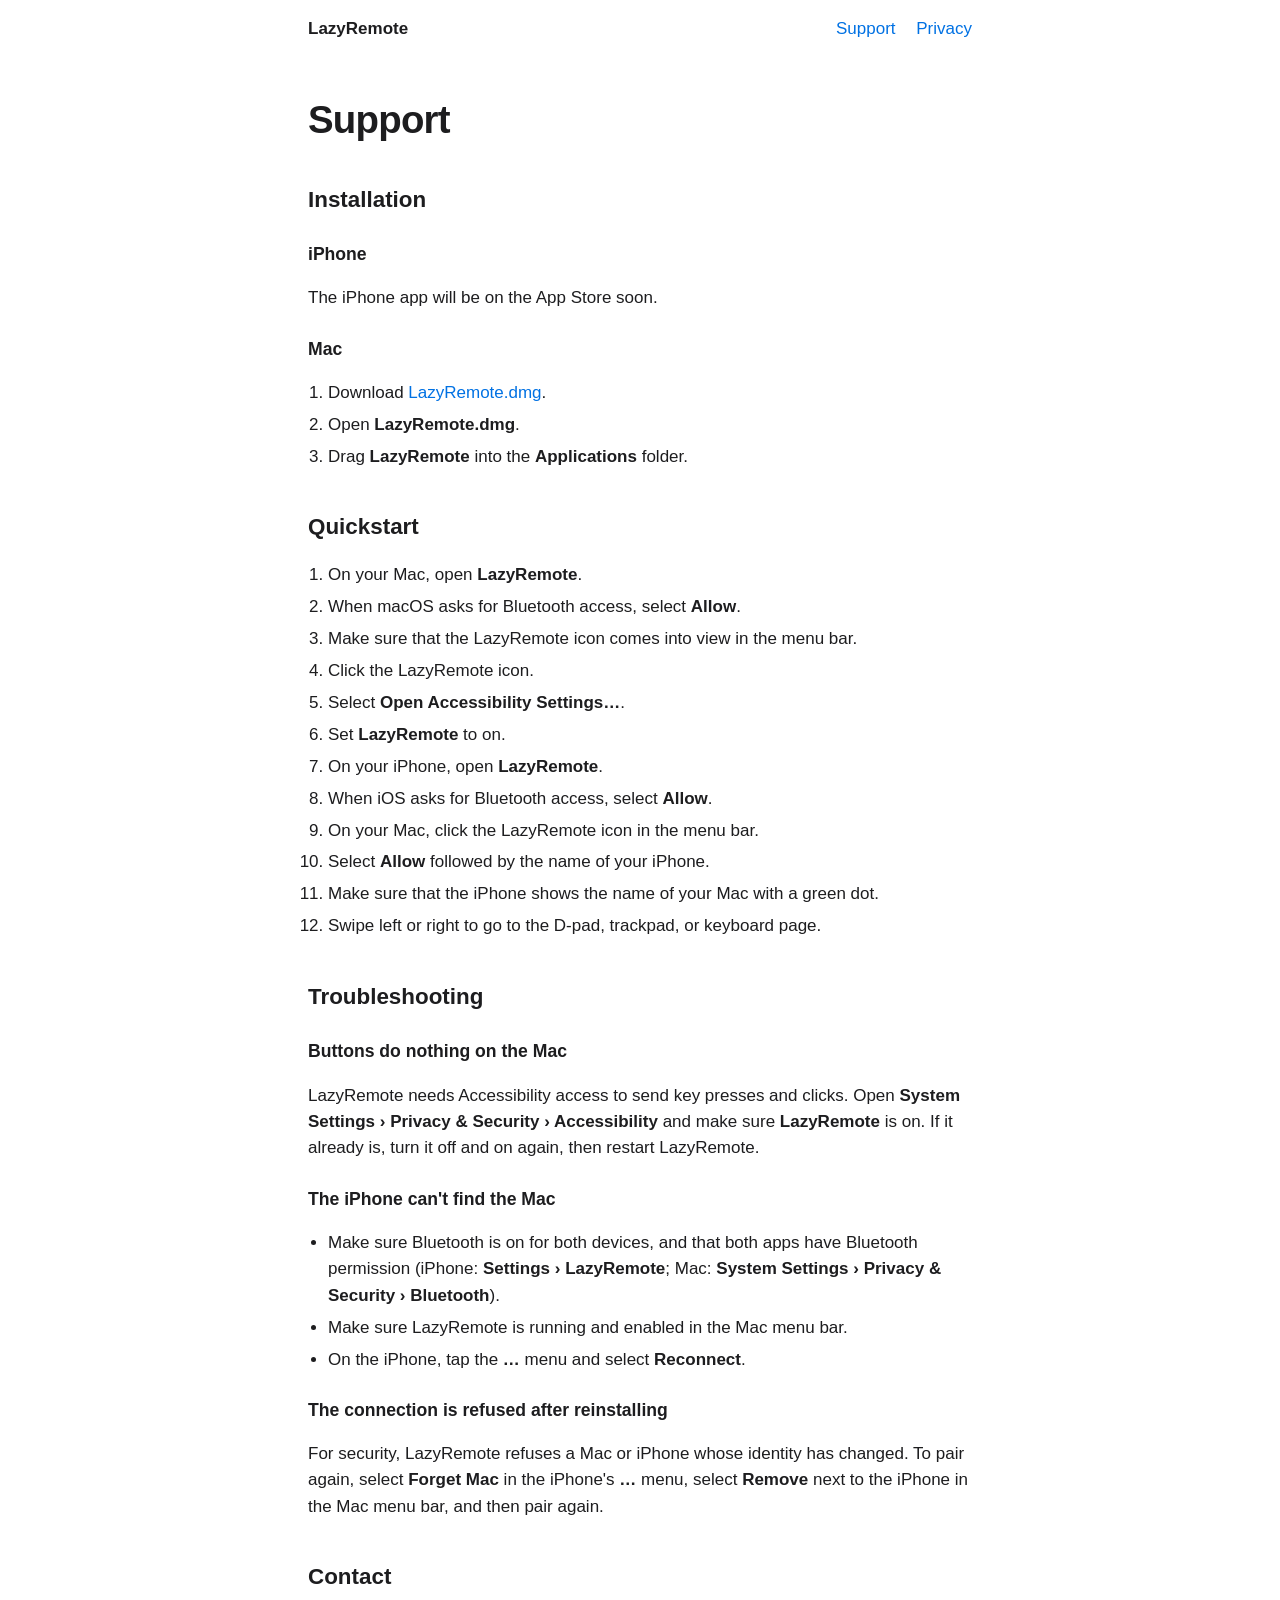
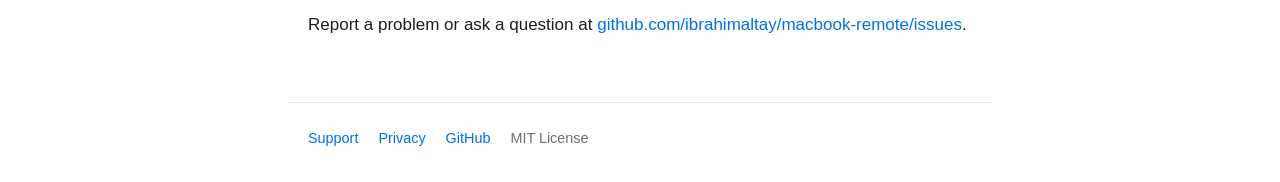
==== site/support.html @ 910f71cb "update distribution" ====
<!doctype html>
<html lang="en">
<head>
  <meta charset="utf-8">
  <meta name="viewport" content="width=device-width, initial-scale=1">
  <meta http-equiv="Content-Security-Policy" content="default-src 'self'">
  <title>Support · LazyRemote</title>
  <meta name="description" content="Install and set up LazyRemote on your Mac and iPhone, and fix common connection problems.">
  <link rel="stylesheet" href="style.css">
</head>
<body>
  <header>
    <a class="brand" href="./">LazyRemote</a>
    <nav>
      <a href="support.html" aria-current="page">Support</a>
      <a href="privacy.html">Privacy</a>
    </nav>
  </header>

  <main>
    <h1>Support</h1>

    <h2>Installation</h2>
    <h3>iPhone</h3>
    <p>The iPhone app will be on the App Store soon.</p>
    <h3>Mac</h3>
    <ol>
      <li>Download <a href="https://github.com/ibrahimaltay/macbook-remote/releases/latest/download/LazyRemote.dmg">LazyRemote.dmg</a>.</li>
      <li>Open <strong>LazyRemote.dmg</strong>.</li>
      <li>Drag <strong>LazyRemote</strong> into the <strong>Applications</strong> folder.</li>
    </ol>

    <h2>Quickstart</h2>
    <ol>
      <li>On your Mac, open <strong>LazyRemote</strong>.</li>
      <li>When macOS asks for Bluetooth access, select <strong>Allow</strong>.</li>
      <li>Make sure that the LazyRemote icon comes into view in the menu bar.</li>
      <li>Click the LazyRemote icon.</li>
      <li>Select <strong>Open Accessibility Settings…</strong>.</li>
      <li>Set <strong>LazyRemote</strong> to on.</li>
      <li>On your iPhone, open <strong>LazyRemote</strong>.</li>
      <li>When iOS asks for Bluetooth access, select <strong>Allow</strong>.</li>
      <li>On your Mac, click the LazyRemote icon in the menu bar.</li>
      <li>Select <strong>Allow</strong> followed by the name of your iPhone.</li>
      <li>Make sure that the iPhone shows the name of your Mac with a green dot.</li>
      <li>Swipe left or right to go to the D-pad, trackpad, or keyboard page.</li>
    </ol>

    <h2>Troubleshooting</h2>
    <h3>Buttons do nothing on the Mac</h3>
    <p>LazyRemote needs Accessibility access to send key presses and clicks. Open <strong>System Settings › Privacy &amp; Security › Accessibility</strong> and make sure <strong>LazyRemote</strong> is on. If it already is, turn it off and on again, then restart LazyRemote.</p>

    <h3>The iPhone can't find the Mac</h3>
    <ul>
      <li>Make sure Bluetooth is on for both devices, and that both apps have Bluetooth permission (iPhone: <strong>Settings › LazyRemote</strong>; Mac: <strong>System Settings › Privacy &amp; Security › Bluetooth</strong>).</li>
      <li>Make sure LazyRemote is running and enabled in the Mac menu bar.</li>
      <li>On the iPhone, tap the <strong>…</strong> menu and select <strong>Reconnect</strong>.</li>
    </ul>

    <h3>The connection is refused after reinstalling</h3>
    <p>For security, LazyRemote refuses a Mac or iPhone whose identity has changed. To pair again, select <strong>Forget Mac</strong> in the iPhone's <strong>…</strong> menu, select <strong>Remove</strong> next to the iPhone in the Mac menu bar, and then pair again.</p>

    <h2>Contact</h2>
    <p>Report a problem or ask a question at <a href="https://github.com/ibrahimaltay/macbook-remote/issues">github.com/ibrahimaltay/macbook-remote/issues</a>.</p>
  </main>

  <footer>
    <a href="support.html">Support</a>
    <a href="privacy.html">Privacy</a>
    <a href="https://github.com/ibrahimaltay/macbook-remote">GitHub</a>
    <span>MIT License</span>
  </footer>
</body>
</html>
---- site/style.css ----
:root {
  color-scheme: light dark;
  --fg: #1d1d1f;
  --muted: #6e6e73;
  --bg: #fff;
  --line: #e5e5ea;
  --accent: #0071e3;
  --accent-fg: #fff;
}

@media (prefers-color-scheme: dark) {
  :root {
    --fg: #f5f5f7;
    --muted: #a1a1a6;
    --bg: #000;
    --line: #2c2c2e;
    --accent: #2997ff;
    --accent-fg: #000;
  }
}

* { box-sizing: border-box; }

body {
  margin: 0;
  font: 17px/1.55 -apple-system, BlinkMacSystemFont, "Segoe UI", Roboto, Helvetica, Arial, sans-serif;
  color: var(--fg);
  background: var(--bg);
  -webkit-text-size-adjust: 100%;
}

main, header, footer {
  max-width: 44rem;
  margin: 0 auto;
  padding: 0 1.25rem;
}

header {
  display: flex;
  justify-content: space-between;
  align-items: center;
  padding-top: 1rem;
  padding-bottom: 1rem;
}

header nav a { margin-left: 1rem; }

.brand { font-weight: 600; color: var(--fg); }

a { color: var(--accent); text-decoration: none; }
a:hover { text-decoration: underline; }

h1 { font-size: 2.4rem; line-height: 1.15; margin: 2.5rem 0 0.75rem; letter-spacing: -0.02em; }
h2 { font-size: 1.4rem; margin: 2.5rem 0 0.5rem; }
h3 { font-size: 1.1rem; margin: 1.5rem 0 0.25rem; }

.lead { font-size: 1.2rem; color: var(--muted); margin: 0 0 1.5rem; }
.muted { color: var(--muted); }

.cta { display: flex; flex-wrap: wrap; gap: 0.75rem 1.25rem; align-items: center; }

.button {
  display: inline-block;
  padding: 0.75rem 1.4rem;
  border-radius: 999px;
  background: var(--accent);
  color: var(--accent-fg);
  font-weight: 600;
}
.button:hover { text-decoration: none; opacity: 0.9; }

.shots {
  display: flex;
  gap: 1rem;
  margin: 2.5rem 0 0;
  overflow-x: auto;
  scroll-snap-type: x mandatory;
}

.shots img {
  flex: 0 0 auto;
  width: min(13rem, 70vw);
  height: auto;
  border-radius: 1.5rem;
  border: 1px solid var(--line);
  scroll-snap-align: center;
}

ul, ol { padding-left: 1.25rem; }
li { margin: 0.35rem 0; }

footer {
  margin-top: 4rem;
  padding-top: 1.5rem;
  padding-bottom: 2rem;
  border-top: 1px solid var(--line);
  color: var(--muted);
  font-size: 0.9rem;
}

footer a { margin-right: 1rem; }
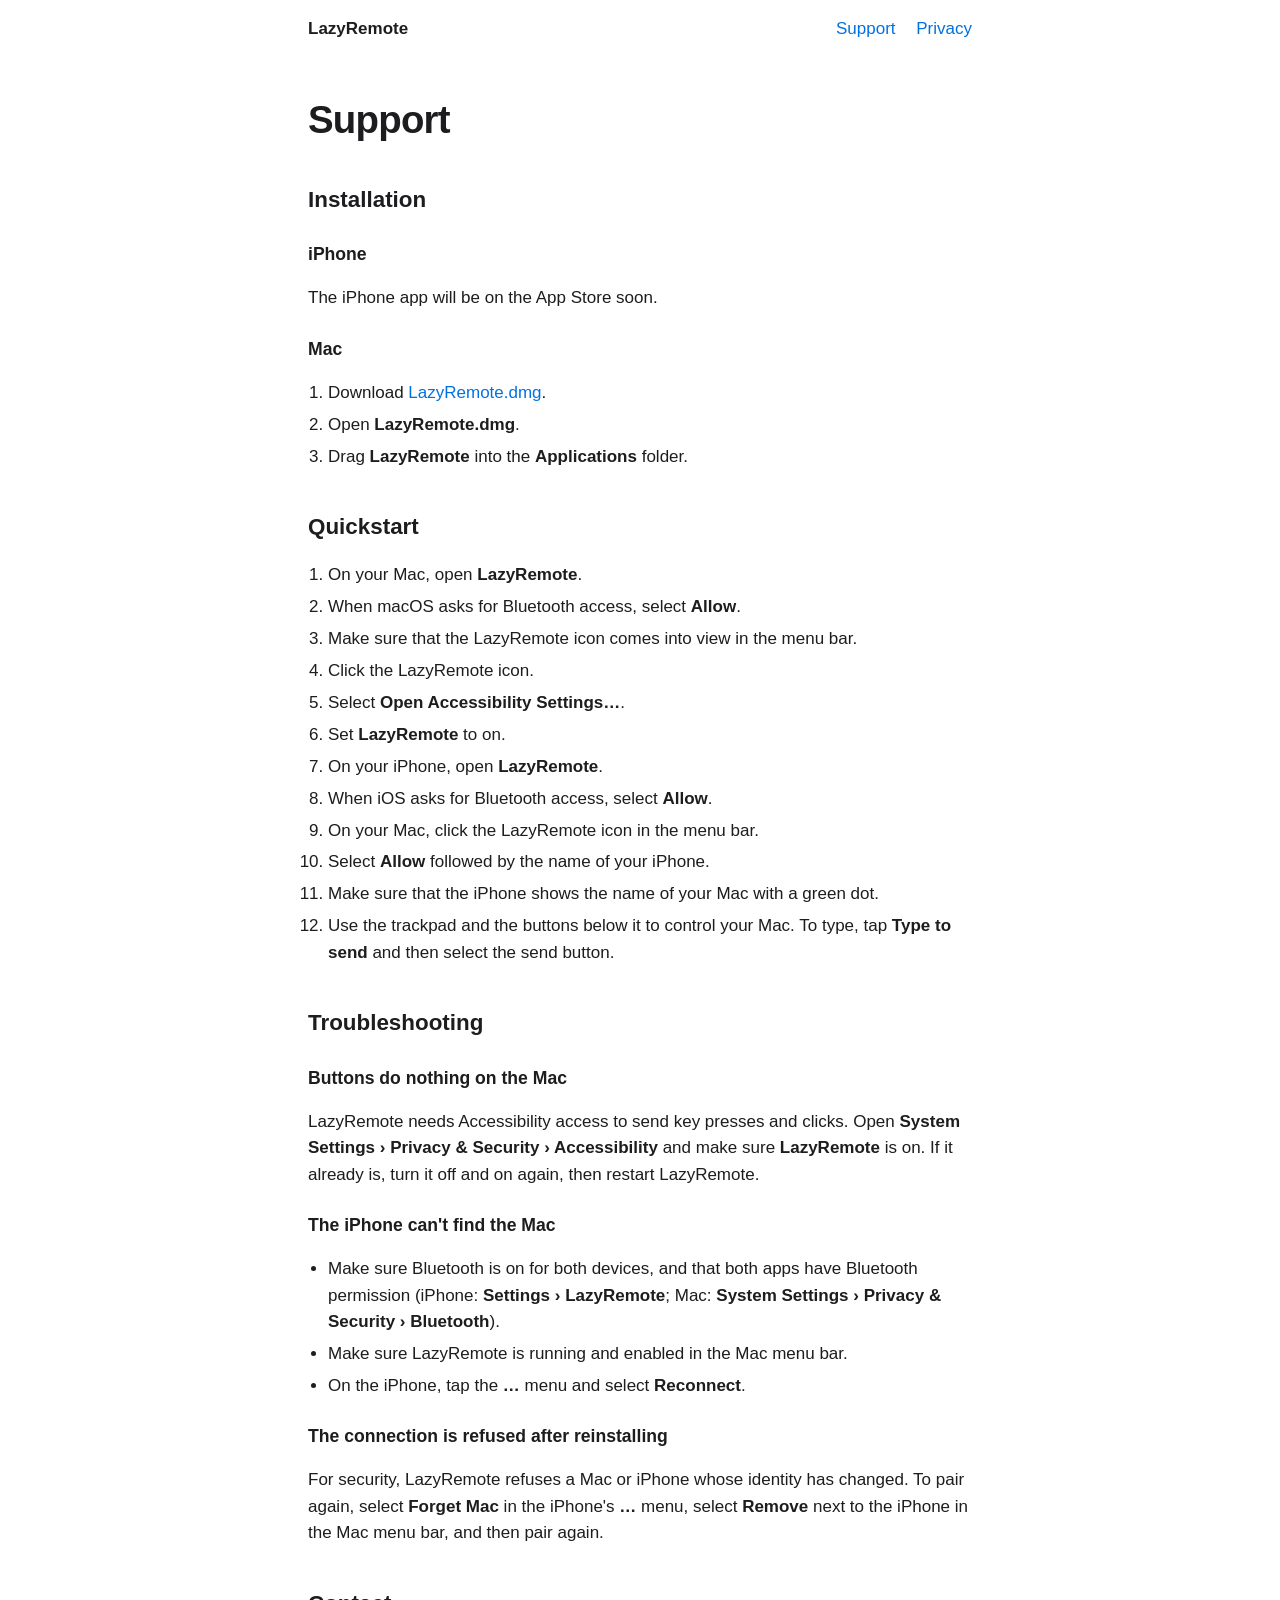
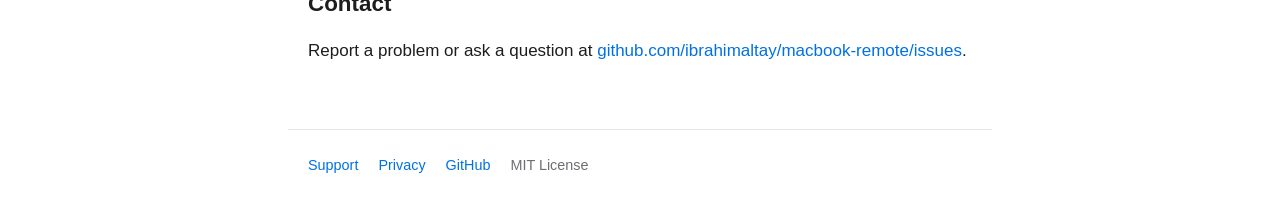
==== commit 3f00288c: "Consolidate iOS pages into a single screen" ====
--- a/site/support.html
+++ b/site/support.html
@@ -43,7 +43,7 @@
       <li>On your Mac, click the LazyRemote icon in the menu bar.</li>
       <li>Select <strong>Allow</strong> followed by the name of your iPhone.</li>
       <li>Make sure that the iPhone shows the name of your Mac with a green dot.</li>
-      <li>Swipe left or right to go to the D-pad, trackpad, or keyboard page.</li>
+      <li>Use the trackpad and the buttons below it to control your Mac. To type, tap <strong>Type to send</strong> and then select the send button.</li>
     </ol>
 
     <h2>Troubleshooting</h2>
